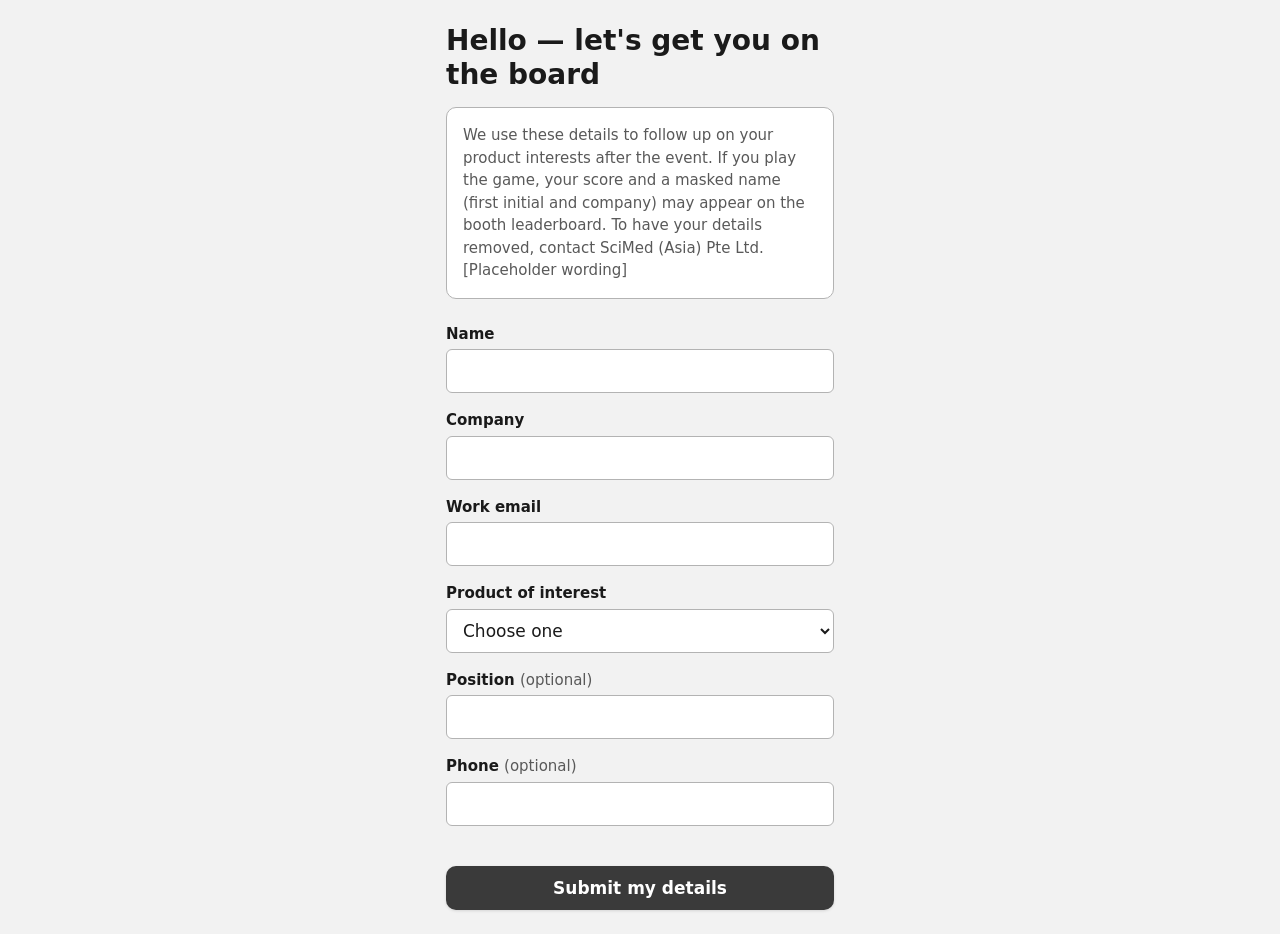
==== index.html @ a882128e "Phase 2: merge game — physics, chain merges, danger line, attempts, debug panel Co-Authored-By: Clau" ====
<!DOCTYPE html>
<html lang="en">
<head>
<meta charset="utf-8">
<meta name="viewport" content="width=device-width, initial-scale=1, viewport-fit=cover">
<title>SciMed at the booth</title>
<link rel="stylesheet" href="styles.css">
</head>
<body>
<div class="app">

  <!-- Screen 16: in-app browser interstitial. Shown first when a webview UA
       is detected; gates the flow but never hard-blocks it. -->
  <section class="screen" id="screen-inapp" hidden>
    <h1>Open this page in your browser</h1>
    <p>This page was opened inside another app. It works best in your phone's own browser, and that also keeps your entry safe if the connection drops.</p>
    <div class="interstitial-steps">
      <ol>
        <li>Tap the <strong>&#8942;</strong> or <strong>share</strong> icon in the corner of this screen</li>
        <li>Choose <strong>"Open in browser"</strong></li>
      </ol>
    </div>
    <div class="action-area">
      <button class="btn btn-secondary" id="btn-continue-anyway" type="button">Continue here anyway</button>
    </div>
  </section>

  <!-- Screens 1+2: landing, consent above the fields, then the form.
       Deliberately not a <form> element — submit is JS only, no native
       browser submit behaviour can fire. -->
  <section class="screen" id="screen-form" hidden>
    <h1>Hello — let's get you on the board</h1>

    <div class="consent" id="consent-line">
      <!-- PLACEHOLDER — final PDPA wording pending compliance review.
           Must state: purpose of collection, that scores and a masked name
           may be displayed publicly on the booth leaderboard, and who to
           contact for deletion. consentVersion in config.js tracks this text. -->
      We use these details to follow up on your product interests after the event.
      If you play the game, your score and a masked name (first initial and company)
      may appear on the booth leaderboard. To have your details removed, contact
      SciMed (Asia) Pte Ltd. <span class="muted">[Placeholder wording]</span>
    </div>

    <div class="field" data-field="name">
      <label for="in-name">Name</label>
      <input id="in-name" type="text" autocomplete="name" autocapitalize="words" enterkeyhint="next">
      <div class="field-error">Enter your name</div>
    </div>

    <div class="field" data-field="company">
      <label for="in-company">Company</label>
      <input id="in-company" type="text" autocomplete="organization" enterkeyhint="next">
      <div class="field-error">Enter your company</div>
    </div>

    <div class="field" data-field="email">
      <label for="in-email">Work email</label>
      <input id="in-email" type="email" autocomplete="email" autocapitalize="none" inputmode="email" enterkeyhint="next">
      <div class="field-error">Enter a valid email address</div>
    </div>

    <div class="field" data-field="product_interest">
      <label for="in-product">Product of interest</label>
      <select id="in-product">
        <option value="" selected>Choose one</option>
        <!-- options filled from CONFIG.productInterestOptions -->
      </select>
      <div class="field-error">Choose a product area</div>
    </div>

    <div class="field" data-field="position">
      <label for="in-position">Position <span class="optional">(optional)</span></label>
      <input id="in-position" type="text" autocomplete="organization-title" enterkeyhint="next">
    </div>

    <div class="field" data-field="phone">
      <label for="in-phone">Phone <span class="optional">(optional)</span></label>
      <input id="in-phone" type="tel" autocomplete="tel" inputmode="tel" enterkeyhint="done">
    </div>

    <div class="action-area">
      <button class="btn btn-primary" id="btn-submit" type="button">Submit my details</button>
    </div>
  </section>

  <!-- Screen 3: saving. Blocks until a confirmed write. No optimistic tick. -->
  <section class="screen" id="screen-saving" hidden>
    <div class="center-stack">
      <div class="spinner" aria-hidden="true"></div>
      <h2>Saving your details</h2>
      <p class="muted">This takes a moment.</p>
    </div>
  </section>

  <!-- Screen 4: still saving. Appears after CONFIG.submit.stillSavingAfterMs;
       retries continue behind it indefinitely. -->
  <section class="screen" id="screen-still-saving" hidden>
    <div class="center-stack">
      <div class="spinner" aria-hidden="true"></div>
      <h2>Still saving — keep this page open</h2>
      <p class="muted">The connection is slow. Your details are held on this phone and we keep trying until they're through.</p>
    </div>
  </section>

  <!-- Screen 5: confirmation. Email echoed back for typo catching.
       Shown only after the server confirmed the write. -->
  <section class="screen" id="screen-confirm" hidden>
    <h1>You're in</h1>
    <p>Your details are saved — you're all set. We have your email as:</p>
    <div class="email-echo" id="confirm-email"></div>
    <p class="muted">If that email is wrong, edit your details and resubmit — your entry updates, no duplicate is created. Otherwise you're done and can close this page.</p>
    <!-- game offer: primary action, clearly skippable -->
    <div class="action-area">
      <button class="btn btn-primary" id="btn-play" type="button">Play the game</button>
      <button class="btn btn-secondary" id="btn-fix-typo" type="button">Edit my details</button>
      <p class="muted center">Or just close this page — you're done.</p>
    </div>
  </section>

  <!-- Screen 6: game intro. Rules in one line, nobody reads more. -->
  <section class="screen" id="screen-game-intro" hidden>
    <h1>Merge to the top</h1>
    <p>Drop items. Two of the same merge into the next one up. Build the SciMed logo to win.</p>
    <p class="muted">Tap anywhere in the play area to drop at that spot. Watch the line at the top — pile past it and the run ends.</p>
    <div class="action-area">
      <button class="btn btn-primary" id="btn-start-run" type="button">Drop the first one</button>
    </div>
  </section>

  <!-- Screen 7: play. Canvas + HUD overlay + live tier ladder at the edge. -->
  <section class="screen screen-game" id="screen-game" hidden>
    <div class="hud-top">
      <div class="hud-block"><span class="hud-label">Score</span><span id="hud-score">0</span></div>
      <div class="hud-block"><span class="hud-label">Time</span><span id="hud-time">0:00</span></div>
      <div class="hud-block hud-next"><span class="hud-label">Next</span><img id="hud-next-img" alt="next item"></div>
    </div>
    <div id="hud-toast" aria-live="polite"></div>
    <div id="game-stage">
      <canvas id="game-canvas"></canvas>
      <div id="hud-ladder" aria-hidden="true"></div>
    </div>
  </section>

  <!-- Screens 10+11: game over / win. -->
  <section class="screen" id="screen-game-end" hidden>
    <h1 id="end-title"></h1>
    <p>Score: <strong id="end-score"></strong> &nbsp;·&nbsp; Time: <strong id="end-time"></strong></p>
    <p>You reached: <strong id="end-tier"></strong></p>
    <p class="muted" id="end-attempts"></p>
    <div class="action-area">
      <button class="btn btn-primary" id="btn-play-again" type="button">Play again</button>
      <button class="btn btn-secondary" id="btn-finish" type="button">I'm done — show my result</button>
    </div>
  </section>

  <!-- Screen 12: post-game ladder, the rep opener. -->
  <section class="screen" id="screen-postgame" hidden>
    <h1>Your result</h1>
    <p>Best score: <strong id="pg-score"></strong></p>
    <div class="pg-reached">
      <img id="pg-tier-img" alt="">
      <div>You reached<br><strong id="pg-tier-name"></strong></div>
    </div>
    <h2>The ladder</h2>
    <ol id="pg-ladder"></ol>
    <h2>Which of these do you currently use?</h2>
    <div id="products-list"></div>
    <button class="btn btn-secondary" id="btn-products-save" type="button">Save my answer</button>
    <p class="muted" id="products-done" hidden>Saved — thank you.</p>
    <div class="action-area">
      <p class="show-team">Show this screen to our team</p>
    </div>
  </section>

  <!-- Debug panel, only with ?debug=1 -->
  <div id="debug-panel" hidden>
    <strong>debug</strong>
    <div id="debug-spawns"></div>
    <button type="button" id="debug-wireframes">bodies</button>
    <button type="button" id="debug-gameover">force lose</button>
    <button type="button" id="debug-win">force win</button>
  </div>

</div>

<script src="config.js"></script>
<script src="vendor/matter.min.js"></script>
<script src="app.js"></script>
<script src="game.js"></script>
</body>
</html>
---- styles.css ----
/* =============================================================================
   DESIGN TOKEN BLOCK
   Every colour, radius, shadow, spacing and type value in the app resolves
   to a custom property defined here. All values are neutral placeholders.
   Claude Design replaces this block wholesale — nothing below it should
   need to change when the visual system lands.
============================================================================= */
:root {
  /* colour */
  --color-bg:            #f2f2f2;
  --color-surface:       #ffffff;
  --color-text:          #1a1a1a;
  --color-text-muted:    #595959;
  --color-primary:       #3a3a3a;
  --color-on-primary:    #ffffff;
  --color-border:        #b3b3b3;
  --color-border-strong: #808080;
  --color-error:         #4d4d4d;   /* placeholder — will become a real error colour */
  --color-error-bg:      #e6e6e6;
  --color-focus:         #1a1a1a;
  --color-success:       #4d4d4d;   /* placeholder */
  --color-spinner-track: #d9d9d9;
  --color-spinner-head:  #4d4d4d;

  /* type — system stack placeholder, roles ready for a real pairing */
  --font-body:    system-ui, -apple-system, "Segoe UI", Roboto, sans-serif;
  --font-display: system-ui, -apple-system, "Segoe UI", Roboto, sans-serif;
  --text-xs:   0.8125rem;
  --text-s:    0.9375rem;
  --text-m:    1.0625rem;
  --text-l:    1.375rem;
  --text-xl:   1.75rem;
  --leading-body: 1.5;
  --leading-tight: 1.2;

  /* shape */
  --radius-s: 6px;
  --radius-m: 10px;
  --radius-l: 16px;

  /* elevation */
  --shadow-1: 0 1px 3px rgba(0, 0, 0, 0.12);
  --shadow-2: 0 4px 12px rgba(0, 0, 0, 0.15);

  /* spacing scale */
  --space-1: 4px;
  --space-2: 8px;
  --space-3: 12px;
  --space-4: 16px;
  --space-5: 24px;
  --space-6: 32px;
  --space-7: 48px;

  /* layout */
  --width-content: 420px;
  --tap-min: 44px;           /* hard floor for every interactive target */

  /* game canvas colours, read by game.js at draw time (R,G,B triplets) */
  --game-danger-rgb: 80, 80, 80;
  --game-particle-rgb: 100, 100, 100;
  --game-aim-rgb: 120, 120, 120;
}
/* ========================= end design token block ========================= */


/* base */
* { box-sizing: border-box; margin: 0; padding: 0; }

html, body {
  background: var(--color-bg);
  color: var(--color-text);
  font-family: var(--font-body);
  font-size: 16px;
  line-height: var(--leading-body);
  min-height: 100%;
}

.app {
  max-width: var(--width-content);
  margin: 0 auto;
  min-height: 100vh;
  min-height: 100dvh;
  display: flex;
  flex-direction: column;
  padding: var(--space-5) var(--space-4);
}

.screen { display: flex; flex-direction: column; flex: 1; }
.screen[hidden] { display: none; }

h1 {
  font-family: var(--font-display);
  font-size: var(--text-xl);
  line-height: var(--leading-tight);
  margin-bottom: var(--space-4);
}
h2 {
  font-family: var(--font-display);
  font-size: var(--text-l);
  line-height: var(--leading-tight);
  margin-bottom: var(--space-3);
}
p { margin-bottom: var(--space-3); }
.muted { color: var(--color-text-muted); font-size: var(--text-s); }

/* consent line — sits above the fields, never below */
.consent {
  background: var(--color-surface);
  border: 1px solid var(--color-border);
  border-radius: var(--radius-m);
  padding: var(--space-4);
  font-size: var(--text-s);
  color: var(--color-text-muted);
  margin-bottom: var(--space-5);
}

/* fields — deliberately not a <form>; submit is wired in JS only */
.field { margin-bottom: var(--space-4); }

.field label {
  display: block;
  font-size: var(--text-s);
  font-weight: 600;
  margin-bottom: var(--space-1);
}
.field label .optional {
  font-weight: 400;
  color: var(--color-text-muted);
}

.field input,
.field select {
  width: 100%;
  min-height: var(--tap-min);
  padding: var(--space-2) var(--space-3);
  font-size: var(--text-m);
  font-family: var(--font-body);
  color: var(--color-text);
  background: var(--color-surface);
  border: 1px solid var(--color-border);
  border-radius: var(--radius-s);
}
.field input:focus,
.field select:focus {
  outline: 2px solid var(--color-focus);
  outline-offset: 1px;
}
.field.invalid input,
.field.invalid select {
  border-color: var(--color-error);
  background: var(--color-error-bg);
}
.field .field-error {
  display: none;
  font-size: var(--text-xs);
  color: var(--color-error);
  margin-top: var(--space-1);
}
.field.invalid .field-error { display: block; }

/* primary action pinned to the bottom third, thumb reach */
.action-area {
  margin-top: auto;
  padding-top: var(--space-5);
}

.btn {
  display: block;
  width: 100%;
  min-height: var(--tap-min);
  padding: var(--space-3) var(--space-4);
  font-size: var(--text-m);
  font-weight: 600;
  font-family: var(--font-body);
  border-radius: var(--radius-m);
  border: none;
  cursor: pointer;
}
.btn-primary {
  background: var(--color-primary);
  color: var(--color-on-primary);
  box-shadow: var(--shadow-1);
}
.btn-secondary {
  background: var(--color-surface);
  color: var(--color-text);
  border: 1px solid var(--color-border-strong);
  margin-top: var(--space-3);
}
.btn:focus-visible { outline: 2px solid var(--color-focus); outline-offset: 2px; }
.btn:disabled { opacity: 0.5; cursor: default; }

/* saving states */
.center-stack {
  flex: 1;
  display: flex;
  flex-direction: column;
  align-items: center;
  justify-content: center;
  text-align: center;
  gap: var(--space-4);
}

.spinner {
  width: 48px;
  height: 48px;
  border-radius: 50%;
  border: 4px solid var(--color-spinner-track);
  border-top-color: var(--color-spinner-head);
  animation: spin 0.9s linear infinite;
}
@keyframes spin { to { transform: rotate(360deg); } }

@media (prefers-reduced-motion: reduce) {
  .spinner { animation: none; border-top-color: var(--color-spinner-track); }
  .spinner::after { content: "…"; display: block; text-align: center; line-height: 40px; }
}

/* confirmation */
.email-echo {
  background: var(--color-surface);
  border: 1px solid var(--color-border);
  border-radius: var(--radius-m);
  padding: var(--space-4);
  font-size: var(--text-l);
  font-weight: 600;
  text-align: center;
  word-break: break-all;
  margin: var(--space-4) 0;
}

.center { text-align: center; margin-top: var(--space-3); }

/* ---- game ---- */
.screen-game { padding: 0; }

.hud-top {
  display: flex;
  justify-content: space-between;
  align-items: center;
  gap: var(--space-3);
  padding: var(--space-2) var(--space-3);
}
.hud-block {
  display: flex;
  flex-direction: column;
  align-items: center;
  min-width: 60px;
  font-weight: 600;
  font-size: var(--text-l);
}
.hud-label {
  font-size: var(--text-xs);
  font-weight: 400;
  color: var(--color-text-muted);
}
.hud-next img {
  width: 34px;
  height: 34px;
  display: block;
}

#hud-toast {
  min-height: 22px;
  text-align: center;
  font-weight: 600;
  font-size: var(--text-s);
  color: var(--color-text);
}

#game-stage {
  position: relative;
  flex: 1;
  display: flex;
  align-items: flex-start;
  justify-content: center;
  min-height: 0;
  padding-bottom: var(--space-2);
}
#game-canvas {
  touch-action: none;
  background: var(--color-surface);
  border: 1px solid var(--color-border);
  border-radius: var(--radius-m);
}

#hud-ladder {
  position: absolute;
  right: 2px;
  top: 50%;
  transform: translateY(-50%);
  display: flex;
  flex-direction: column-reverse;
  gap: 3px;
}
.ladder-dot {
  width: 22px;
  height: 22px;
  opacity: 0.25;
  filter: grayscale(1);
}
.ladder-dot.reached { opacity: 1; filter: none; }
.ladder-dot img { width: 100%; height: 100%; display: block; }

/* end + post-game */
#screen-game-end.won h1 { font-size: calc(var(--text-xl) * 1.15); }

.pg-reached {
  display: flex;
  align-items: center;
  gap: var(--space-4);
  background: var(--color-surface);
  border: 1px solid var(--color-border);
  border-radius: var(--radius-m);
  padding: var(--space-4);
  margin-bottom: var(--space-4);
}
.pg-reached img { width: 64px; height: 64px; }

#pg-ladder {
  list-style: none;
  margin-bottom: var(--space-5);
}
#pg-ladder li {
  display: flex;
  align-items: center;
  gap: var(--space-3);
  padding: var(--space-1) 0;
  opacity: 0.45;
}
#pg-ladder li.reached { opacity: 1; font-weight: 600; }
#pg-ladder img { width: 26px; height: 26px; }

#products-list { margin-bottom: var(--space-4); }
#products-list label {
  display: flex;
  align-items: center;
  gap: var(--space-2);
  min-height: var(--tap-min);
  padding: 0 var(--space-2);
}
#products-list input { width: 20px; height: 20px; }

.show-team {
  text-align: center;
  font-weight: 600;
  font-size: var(--text-l);
  background: var(--color-surface);
  border: 2px solid var(--color-border-strong);
  border-radius: var(--radius-m);
  padding: var(--space-4);
}

/* debug panel */
#debug-panel {
  position: fixed;
  bottom: 4px;
  left: 4px;
  z-index: 99;
  background: rgba(255, 255, 255, 0.92);
  border: 1px solid var(--color-border-strong);
  border-radius: var(--radius-s);
  padding: var(--space-2);
  font-size: 11px;
  max-width: 220px;
}
#debug-panel button {
  margin: 2px;
  padding: 4px 8px;
  font-size: 11px;
}

/* in-app browser interstitial */
.interstitial-steps {
  background: var(--color-surface);
  border: 1px solid var(--color-border);
  border-radius: var(--radius-m);
  padding: var(--space-4);
  margin: var(--space-4) 0;
}
.interstitial-steps li { margin-left: var(--space-5); margin-bottom: var(--space-2); }
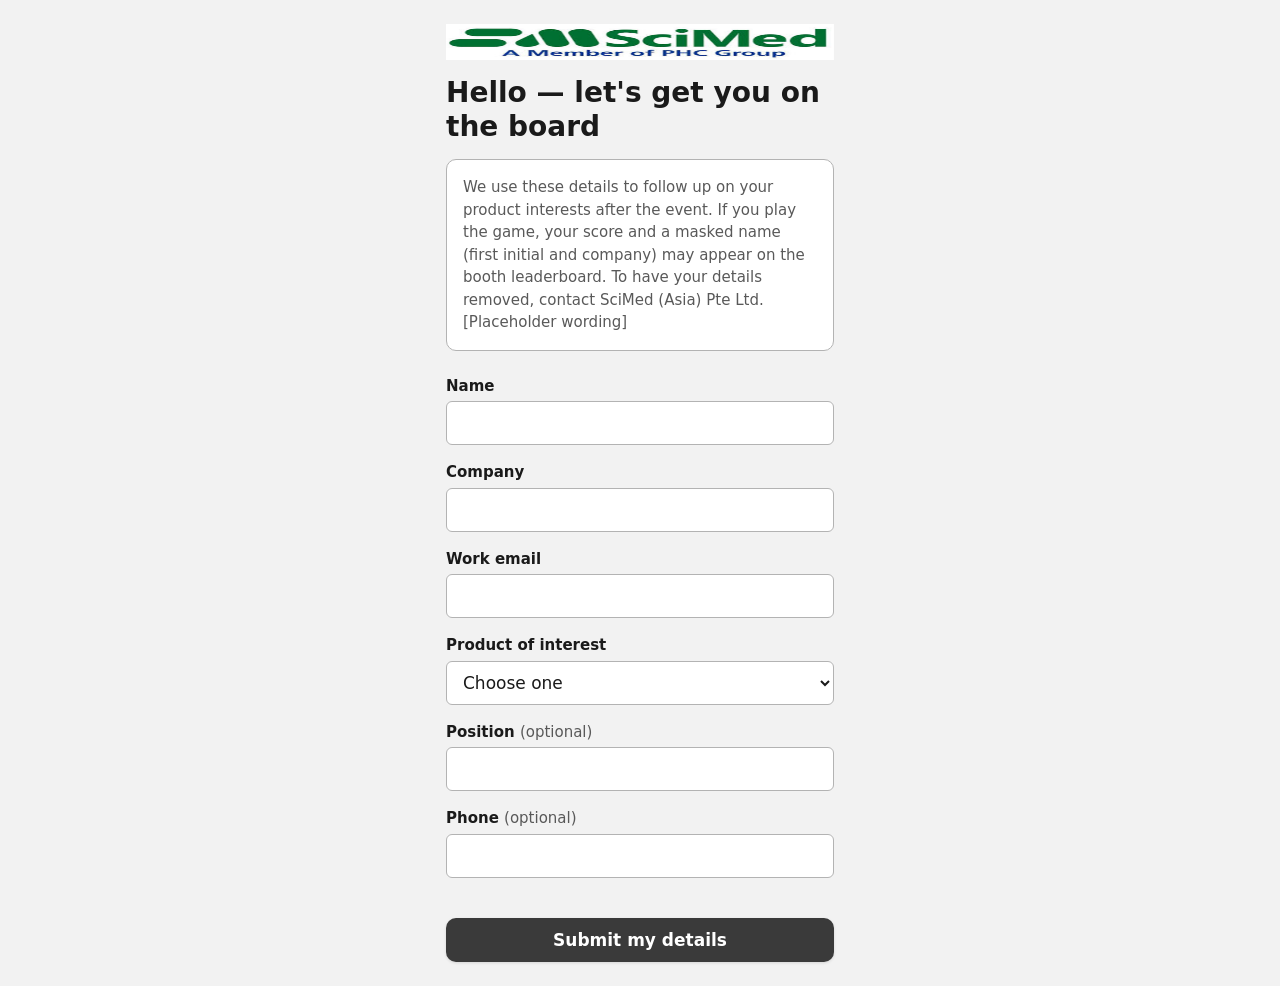
==== commit 598eebcc: "Brand assets: logo slots, favicon, bg hooks, A3 QR poster Co-Authored-By: Claude Fable 5 <noreply@an" ====
--- a/index.html
+++ b/index.html
@@ -4,6 +4,8 @@
 <meta charset="utf-8">
 <meta name="viewport" content="width=device-width, initial-scale=1, viewport-fit=cover">
 <title>SciMed at the booth</title>
+<link rel="icon" type="image/png" href="assets/app-icon.png">
+<link rel="apple-touch-icon" href="assets/app-icon.png">
 <link rel="stylesheet" href="styles.css">
 </head>
 <body>
@@ -29,6 +31,7 @@
        Deliberately not a <form> element — submit is JS only, no native
        browser submit behaviour can fire. -->
   <section class="screen" id="screen-form" hidden>
+    <img class="brand-logo" src="assets/logo-scimed.png" alt="SciMed">
     <h1>Hello — let's get you on the board</h1>
 
     <div class="consent" id="consent-line">
@@ -156,8 +159,10 @@
 
   <!-- Screen 12: post-game ladder, the rep opener. -->
   <section class="screen" id="screen-postgame" hidden>
+    <img class="brand-logo" src="assets/logo-scimed.png" alt="SciMed">
     <h1>Your result</h1>
-    <p>Best score: <strong id="pg-score"></strong></p>
+    <p>Best score: <strong id="pg-score"></strong><span id="pg-rank"></span></p>
+    <button class="btn btn-secondary" id="btn-show-leaderboard" type="button">See the leaderboard</button>
     <div class="pg-reached">
       <img id="pg-tier-img" alt="">
       <div>You reached<br><strong id="pg-tier-name"></strong></div>
@@ -170,6 +175,20 @@
     <p class="muted" id="products-done" hidden>Saved — thank you.</p>
     <div class="action-area">
       <p class="show-team">Show this screen to our team</p>
+    </div>
+  </section>
+
+  <!-- Screen 13: leaderboard, phone view. -->
+  <section class="screen" id="screen-leaderboard" hidden>
+    <h1>Leaderboard</h1>
+    <h2>Winners — fastest to the SciMed logo</h2>
+    <ol class="lb-list" id="lb-winners"></ol>
+    <p class="muted" id="lb-no-winners" hidden>No winners yet — the logo is still up for grabs.</p>
+    <h2>Best scores</h2>
+    <ol class="lb-list" id="lb-others"></ol>
+    <p class="muted" id="lb-no-others" hidden>No scored runs yet.</p>
+    <div class="action-area">
+      <button class="btn btn-secondary" id="btn-lb-back" type="button">Back to my result</button>
     </div>
   </section>
 
--- a/styles.css
+++ b/styles.css
@@ -103,6 +103,16 @@
 p { margin-bottom: var(--space-3); }
 .muted { color: var(--color-text-muted); font-size: var(--text-s); }
 
+/* brand logo slots — assets/logo-scimed.png */
+.brand-logo {
+  display: block;
+  height: 36px;
+  width: auto;
+  margin-bottom: var(--space-4);
+}
+.booth-title { display: flex; align-items: center; gap: 28px; }
+.booth-logo { height: 56px; margin-bottom: 0; }
+
 /* consent line — sits above the fields, never below */
 .consent {
   background: var(--color-surface);
@@ -279,7 +289,9 @@
 }
 #game-canvas {
   touch-action: none;
-  background: var(--color-surface);
+  /* bg-game.png drops in at assets/; colour shows until the file exists.
+     Keep the artwork low contrast so discs stay readable (asset spec). */
+  background: var(--color-surface) url("assets/bg-game.png") center / cover no-repeat;
   border: 1px solid var(--color-border);
   border-radius: var(--radius-m);
 }
@@ -349,6 +361,77 @@
   border: 2px solid var(--color-border-strong);
   border-radius: var(--radius-m);
   padding: var(--space-4);
+}
+
+/* leaderboard, phone view */
+.lb-list {
+  list-style: none;
+  margin-bottom: var(--space-5);
+}
+.lb-list li {
+  display: flex;
+  align-items: baseline;
+  gap: var(--space-3);
+  padding: var(--space-2) 0;
+  border-bottom: 1px solid var(--color-border);
+}
+.lb-rank {
+  min-width: 2.2em;
+  font-weight: 600;
+  color: var(--color-text-muted);
+}
+.lb-name { flex: 1; font-weight: 600; }
+.lb-nums { color: var(--color-text-muted); font-size: var(--text-s); white-space: nowrap; }
+
+/* booth screen, 1920x1080 landscape, read from 2-4 metres (leaderboard.html) */
+.booth {
+  max-width: none;
+  width: 1920px;
+  height: 1080px;
+  margin: 0;
+  padding: 48px 64px;
+  display: flex;
+  flex-direction: column;
+  overflow: hidden;
+  /* bg-leaderboard.png drops in at assets/; colour shows until it exists */
+  background: var(--color-bg) url("assets/bg-leaderboard.png") center / cover no-repeat;
+}
+.booth-header {
+  display: flex;
+  align-items: baseline;
+  justify-content: space-between;
+  margin-bottom: 24px;
+}
+.booth-header h1 { font-size: 56px; margin: 0; }
+.booth-header .booth-sub { font-size: 28px; color: var(--color-text-muted); }
+.booth-section-title {
+  font-size: 34px;
+  margin: 18px 0 10px;
+  color: var(--color-text-muted);
+  text-transform: uppercase;
+  letter-spacing: 0.05em;
+}
+.booth-list { list-style: none; }
+.booth-list li {
+  display: flex;
+  align-items: baseline;
+  gap: 28px;
+  border-bottom: 2px solid var(--color-border);
+  padding: 10px 0;
+}
+.booth-winners li { font-size: 52px; font-weight: 700; }
+.booth-others li { font-size: 38px; }
+.booth-list .lb-rank { min-width: 1.8em; color: var(--color-text-muted); }
+.booth-list .lb-name { flex: 1; }
+.booth-list .lb-nums { font-variant-numeric: tabular-nums; }
+.booth-empty { font-size: 36px; color: var(--color-text-muted); padding: 12px 0; }
+.booth-footer {
+  margin-top: auto;
+  display: flex;
+  justify-content: space-between;
+  align-items: baseline;
+  font-size: 22px;
+  color: var(--color-text-muted);
 }
 
 /* debug panel */
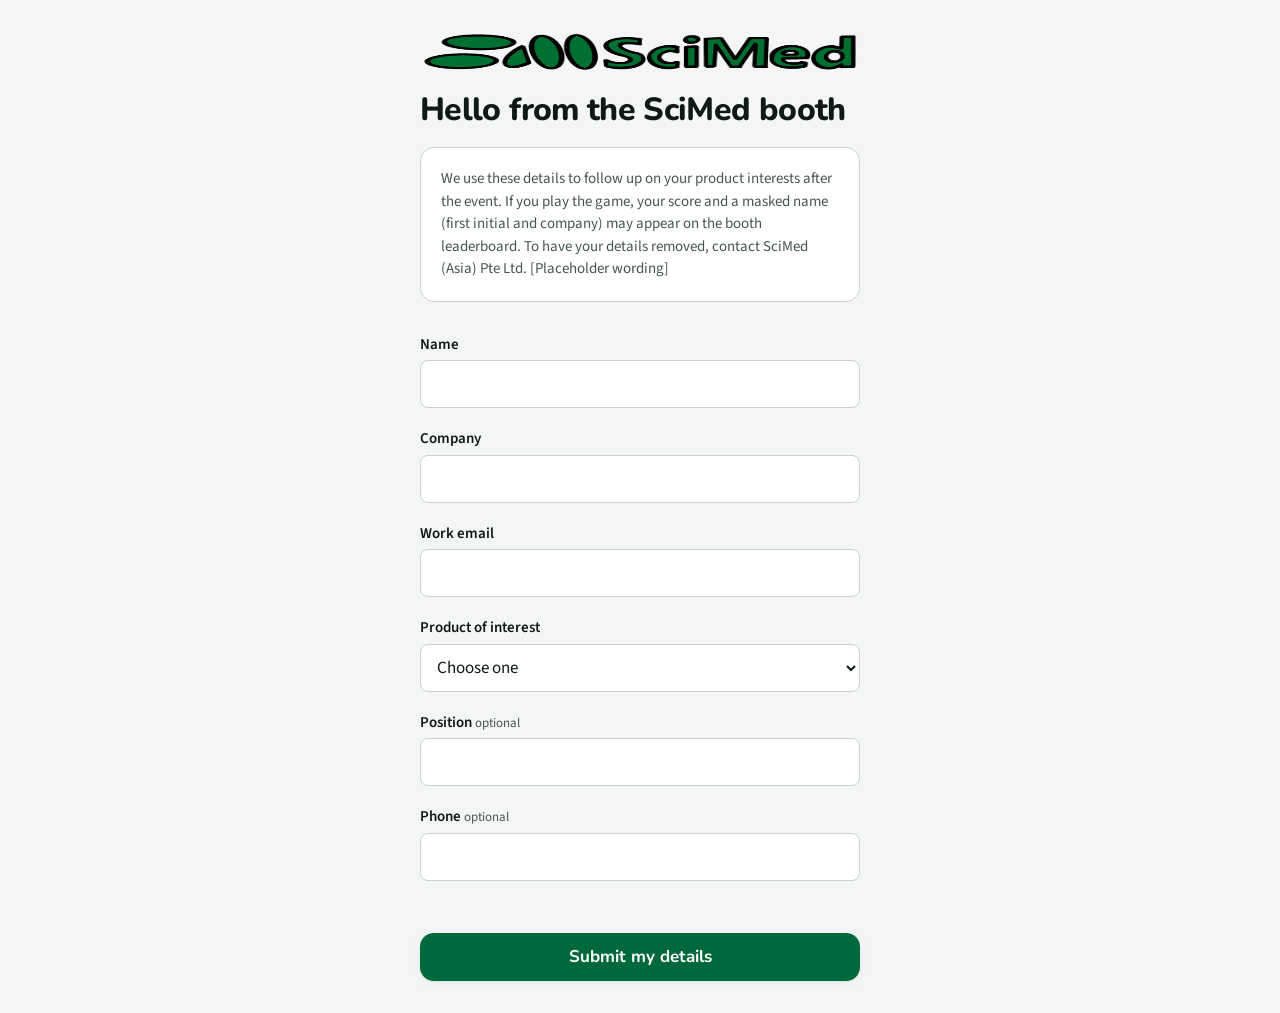
==== commit a186c35f: "Apply Claude Design system: tokens, capture/game/leaderboard layers - token block swapped wholesale " ====
--- a/index.html
+++ b/index.html
@@ -6,6 +6,8 @@
 <title>SciMed at the booth</title>
 <link rel="icon" type="image/png" href="assets/app-icon.png">
 <link rel="apple-touch-icon" href="assets/app-icon.png">
+<link rel="preconnect" href="https://fonts.gstatic.com" crossorigin>
+<link href="https://fonts.googleapis.com/css2?family=Nunito:wght@600;700;800&family=Source+Sans+3:wght@400;600&display=swap" rel="stylesheet">
 <link rel="stylesheet" href="styles.css">
 </head>
 <body>
@@ -14,16 +16,19 @@
   <!-- Screen 16: in-app browser interstitial. Shown first when a webview UA
        is detected; gates the flow but never hard-blocks it. -->
   <section class="screen" id="screen-inapp" hidden>
-    <h1>Open this page in your browser</h1>
-    <p>This page was opened inside another app. It works best in your phone's own browser, and that also keeps your entry safe if the connection drops.</p>
+    <img class="brand-logo" src="assets/logo-scimed.png" alt="SciMed">
+    <h1>Open this in your browser</h1>
+    <p>You're inside an app's built-in browser. It can drop your details before they reach us.</p>
     <div class="interstitial-steps">
       <ol>
-        <li>Tap the <strong>&#8942;</strong> or <strong>share</strong> icon in the corner of this screen</li>
-        <li>Choose <strong>"Open in browser"</strong></li>
+        <li>Tap the <strong>&#8942;</strong> menu, top right of this window</li>
+        <li>Choose <strong>Open in browser</strong></li>
+        <li>Come back to this page there</li>
       </ol>
     </div>
     <div class="action-area">
       <button class="btn btn-secondary" id="btn-continue-anyway" type="button">Continue here anyway</button>
+      <p class="muted center">Your details may not save on some apps.</p>
     </div>
   </section>
 
@@ -32,7 +37,7 @@
        browser submit behaviour can fire. -->
   <section class="screen" id="screen-form" hidden>
     <img class="brand-logo" src="assets/logo-scimed.png" alt="SciMed">
-    <h1>Hello — let's get you on the board</h1>
+    <h1>Hello from the SciMed booth</h1>
 
     <div class="consent" id="consent-line">
       <!-- PLACEHOLDER — final PDPA wording pending compliance review.
@@ -47,19 +52,19 @@
 
     <div class="field" data-field="name">
       <label for="in-name">Name</label>
-      <input id="in-name" type="text" autocomplete="name" autocapitalize="words" enterkeyhint="next">
+      <input id="in-name" type="text" autocomplete="name" autocapitalize="words" enterkeyhint="next" placeholder=" ">
       <div class="field-error">Enter your name</div>
     </div>
 
     <div class="field" data-field="company">
       <label for="in-company">Company</label>
-      <input id="in-company" type="text" autocomplete="organization" enterkeyhint="next">
+      <input id="in-company" type="text" autocomplete="organization" enterkeyhint="next" placeholder=" ">
       <div class="field-error">Enter your company</div>
     </div>
 
     <div class="field" data-field="email">
       <label for="in-email">Work email</label>
-      <input id="in-email" type="email" autocomplete="email" autocapitalize="none" inputmode="email" enterkeyhint="next">
+      <input id="in-email" type="email" autocomplete="email" autocapitalize="none" inputmode="email" enterkeyhint="next" placeholder=" ">
       <div class="field-error">Enter a valid email address</div>
     </div>
 
@@ -73,13 +78,13 @@
     </div>
 
     <div class="field" data-field="position">
-      <label for="in-position">Position <span class="optional">(optional)</span></label>
-      <input id="in-position" type="text" autocomplete="organization-title" enterkeyhint="next">
+      <label for="in-position">Position <span class="optional">optional</span></label>
+      <input id="in-position" type="text" autocomplete="organization-title" enterkeyhint="next" placeholder=" ">
     </div>
 
     <div class="field" data-field="phone">
-      <label for="in-phone">Phone <span class="optional">(optional)</span></label>
-      <input id="in-phone" type="tel" autocomplete="tel" inputmode="tel" enterkeyhint="done">
+      <label for="in-phone">Phone <span class="optional">optional</span></label>
+      <input id="in-phone" type="tel" autocomplete="tel" inputmode="tel" enterkeyhint="done" placeholder=" ">
     </div>
 
     <div class="action-area">
@@ -92,7 +97,8 @@
     <div class="center-stack">
       <div class="spinner" aria-hidden="true"></div>
       <h2>Saving your details</h2>
-      <p class="muted">This takes a moment.</p>
+      <p class="muted">A couple of seconds.</p>
+      <div class="progress-track" aria-hidden="true"><div class="progress-fill"></div></div>
     </div>
   </section>
 
@@ -102,54 +108,70 @@
     <div class="center-stack">
       <div class="spinner" aria-hidden="true"></div>
       <h2>Still saving — keep this page open</h2>
-      <p class="muted">The connection is slow. Your details are held on this phone and we keep trying until they're through.</p>
+      <p class="muted">The hall wifi is busy. We keep retrying; nothing is lost while this page stays open.</p>
+      <div class="progress-track" aria-hidden="true"><div class="progress-fill"></div></div>
+      <p class="muted" id="still-attempt"></p>
     </div>
   </section>
 
   <!-- Screen 5: confirmation. Email echoed back for typo catching.
        Shown only after the server confirmed the write. -->
   <section class="screen" id="screen-confirm" hidden>
+    <div class="success-dot" aria-hidden="true"></div>
     <h1>You're in</h1>
-    <p>Your details are saved — you're all set. We have your email as:</p>
-    <div class="email-echo" id="confirm-email"></div>
-    <p class="muted">If that email is wrong, edit your details and resubmit — your entry updates, no duplicate is created. Otherwise you're done and can close this page.</p>
+    <p>We've got your details. A specialist will be in touch after the show.</p>
+    <div class="email-echo">
+      <span class="echo-label">We'll write to</span>
+      <span class="echo-value" id="confirm-email"></span>
+    </div>
+    <p class="muted">Wrong address? Edit it now — after this we can't reach you to check. Your entry updates, no duplicate is created.</p>
     <!-- game offer: primary action, clearly skippable -->
     <div class="action-area">
       <button class="btn btn-primary" id="btn-play" type="button">Play the game</button>
       <button class="btn btn-secondary" id="btn-fix-typo" type="button">Edit my details</button>
-      <p class="muted center">Or just close this page — you're done.</p>
+      <p class="muted center">or close this page — you're done.</p>
     </div>
   </section>
 
   <!-- Screen 6: game intro. Rules in one line, nobody reads more. -->
   <section class="screen" id="screen-game-intro" hidden>
-    <h1>Merge to the top</h1>
-    <p>Drop items. Two of the same merge into the next one up. Build the SciMed logo to win.</p>
-    <p class="muted">Tap anywhere in the play area to drop at that spot. Watch the line at the top — pile past it and the run ends.</p>
+    <h1>Merge your way to the logo</h1>
+    <p><strong>Two of the same thing touch, they become the next thing up.</strong></p>
+    <p class="muted">Tap anywhere across the top to drop. Keep the pile below the line.</p>
+    <p class="muted">Nine tiers. The ninth is the SciMed logo — fastest to it wins the show.</p>
     <div class="action-area">
       <button class="btn btn-primary" id="btn-start-run" type="button">Drop the first one</button>
+      <p class="muted center">Three attempts. Your best one counts.</p>
     </div>
   </section>
 
   <!-- Screen 7: play. Canvas + HUD overlay + live tier ladder at the edge. -->
   <section class="screen screen-game" id="screen-game" hidden>
     <div class="hud-top">
-      <div class="hud-block"><span class="hud-label">Score</span><span id="hud-score">0</span></div>
-      <div class="hud-block"><span class="hud-label">Time</span><span id="hud-time">0:00</span></div>
+      <div class="hud-block" id="hud-score-block"><span class="hud-label" id="hud-score-label">Score</span><span class="hud-value" id="hud-score">0</span></div>
+      <div class="hud-block"><span class="hud-label">Time</span><span class="hud-value" id="hud-time">0:00</span></div>
       <div class="hud-block hud-next"><span class="hud-label">Next</span><img id="hud-next-img" alt="next item"></div>
     </div>
-    <div id="hud-toast" aria-live="polite"></div>
+    <div id="hud-toast" aria-live="polite"><img class="toast-disc" id="toast-disc" alt=""><span id="toast-text">Tap the top to drop</span></div>
     <div id="game-stage">
       <canvas id="game-canvas"></canvas>
       <div id="hud-ladder" aria-hidden="true"></div>
     </div>
   </section>
 
-  <!-- Screens 10+11: game over / win. -->
+  <!-- Screens 10+11: game over / win. One screen; .won changes everything. -->
   <section class="screen" id="screen-game-end" hidden>
     <h1 id="end-title"></h1>
-    <p>Score: <strong id="end-score"></strong> &nbsp;·&nbsp; Time: <strong id="end-time"></strong></p>
-    <p>You reached: <strong id="end-tier"></strong></p>
+    <div class="end-card">
+      <div class="end-reached">
+        <img id="end-disc" alt="">
+        <div><span class="muted">You reached</span><br><strong id="end-tier" style="font-family: var(--font-display); font-size: var(--text-l);"></strong></div>
+      </div>
+      <div class="end-stats">
+        <div class="end-stat"><span class="hud-label">Score</span><span class="stat-value" id="end-score"></span></div>
+        <div class="end-stat"><span class="hud-label">Time</span><span class="stat-value" id="end-time"></span></div>
+      </div>
+    </div>
     <p class="muted" id="end-attempts"></p>
     <div class="action-area">
       <button class="btn btn-primary" id="btn-play-again" type="button">Play again</button>
@@ -162,30 +184,47 @@
     <img class="brand-logo" src="assets/logo-scimed.png" alt="SciMed">
     <h1>Your result</h1>
     <p>Best score: <strong id="pg-score"></strong><span id="pg-rank"></span></p>
-    <button class="btn btn-secondary" id="btn-show-leaderboard" type="button">See the leaderboard</button>
-    <div class="pg-reached">
+    <button class="btn btn-primary" id="btn-show-leaderboard" type="button" style="margin-bottom: var(--space-4);">See the leaderboard</button>
+    <div class="pg-reached" id="pg-reached-card">
       <img id="pg-tier-img" alt="">
-      <div>You reached<br><strong id="pg-tier-name"></strong></div>
-    </div>
-    <h2>The ladder</h2>
+      <div>You reached<br><strong id="pg-tier-name" style="font-family: var(--font-display); font-size: var(--text-l);"></strong></div>
+    </div>
+    <h2>The ladder you climbed</h2>
     <ol id="pg-ladder"></ol>
-    <h2>Which of these do you currently use?</h2>
+    <h2>Which of these do you use?</h2>
     <div id="products-list"></div>
     <button class="btn btn-secondary" id="btn-products-save" type="button">Save my answer</button>
     <p class="muted" id="products-done" hidden>Saved — thank you.</p>
     <div class="action-area">
-      <p class="show-team">Show this screen to our team</p>
+      <div class="show-team">
+        <img class="tier-disc" data-tier="9" id="show-team-disc" src="assets/tier-09.png" alt="">
+        <div>
+          <span class="show-team-kicker">Show this screen to our team</span>
+          Winners get the prize at the counter. Bring your rank.
+        </div>
+      </div>
     </div>
   </section>
 
   <!-- Screen 13: leaderboard, phone view. -->
   <section class="screen" id="screen-leaderboard" hidden>
     <h1>Leaderboard</h1>
-    <h2>Winners — fastest to the SciMed logo</h2>
-    <ol class="lb-list" id="lb-winners"></ol>
+    <p class="muted" id="lb-you-line" hidden></p>
+    <div class="lb-section-head">
+      <span class="tier-disc" data-tier="9"></span>
+      <h2>Reached the logo</h2>
+      <span class="muted">by time</span>
+      <span class="lb-rule"></span>
+    </div>
+    <ol class="lb-list lb-winners" id="lb-winners"></ol>
     <p class="muted" id="lb-no-winners" hidden>No winners yet — the logo is still up for grabs.</p>
-    <h2>Best scores</h2>
-    <ol class="lb-list" id="lb-others"></ol>
+    <div class="lb-section-head board-head">
+      <span class="tier-disc" data-tier="6"></span>
+      <h2>On the board</h2>
+      <span class="muted">by score</span>
+      <span class="lb-rule"></span>
+    </div>
+    <ol class="lb-list lb-others" id="lb-others"></ol>
     <p class="muted" id="lb-no-others" hidden>No scored runs yet.</p>
     <div class="action-area">
       <button class="btn btn-secondary" id="btn-lb-back" type="button">Back to my result</button>
--- a/styles.css
+++ b/styles.css
@@ -1,77 +1,105 @@
-/* =============================================================================
-   DESIGN TOKEN BLOCK
-   Every colour, radius, shadow, spacing and type value in the app resolves
-   to a custom property defined here. All values are neutral placeholders.
-   Claude Design replaces this block wholesale — nothing below it should
-   need to change when the visual system lands.
-============================================================================= */
+/* ==========================================================================
+   SciMed roadshow booth — design tokens
+   Token block delivered by Claude Design (handoff/tokens.css), applied
+   wholesale. Fonts: Nunito + Source Sans 3, linked in <head> before this
+   file. Nothing below the token blocks should need to change when values
+   are retuned.
+   ========================================================================== */
+
 :root {
-  /* colour */
-  --color-bg:            #f2f2f2;
-  --color-surface:       #ffffff;
-  --color-text:          #1a1a1a;
-  --color-text-muted:    #595959;
-  --color-primary:       #3a3a3a;
-  --color-on-primary:    #ffffff;
-  --color-border:        #b3b3b3;
-  --color-border-strong: #808080;
-  --color-error:         #4d4d4d;   /* placeholder — will become a real error colour */
-  --color-error-bg:      #e6e6e6;
-  --color-focus:         #1a1a1a;
-  --color-success:       #4d4d4d;   /* placeholder */
-  --color-spinner-track: #d9d9d9;
-  --color-spinner-head:  #4d4d4d;
-
-  /* type — system stack placeholder, roles ready for a real pairing */
-  --font-body:    system-ui, -apple-system, "Segoe UI", Roboto, sans-serif;
-  --font-display: system-ui, -apple-system, "Segoe UI", Roboto, sans-serif;
-  --text-xs:   0.8125rem;
-  --text-s:    0.9375rem;
-  --text-m:    1.0625rem;
-  --text-l:    1.375rem;
-  --text-xl:   1.75rem;
-  --leading-body: 1.5;
-  --leading-tight: 1.2;
-
-  /* shape */
-  --radius-s: 6px;
-  --radius-m: 10px;
-  --radius-l: 16px;
-
-  /* elevation */
-  --shadow-1: 0 1px 3px rgba(0, 0, 0, 0.12);
-  --shadow-2: 0 4px 12px rgba(0, 0, 0, 0.15);
-
-  /* spacing scale */
+  /* --- Colour: surfaces and text ---------------------------------------- */
+  --color-bg: #F4F6F5;            /* cool paper, not white — cuts glare       */
+  --color-surface: #FFFFFF;       /* cards: consent, steps, email echo        */
+  --color-text: #0E1A16;           /* ink, 15.4:1 on surface                   */
+  --color-text-muted: #46564F;     /* 8.0:1 on surface — muted, still AAA      */
+
+  /* --- Colour: brand action --------------------------------------------- */
+  --color-primary: #00693C;        /* SciMed green, 6.3:1 on surface           */
+  --color-on-primary: #FFFFFF;     /* 6.3:1 on primary                         */
+
+  /* --- Colour: lines ---------------------------------------------------- */
+  --color-border: #C9D2CE;         /* resting field + card edge, 1.9:1         */
+  --color-border-strong: #33443D;  /* focused/filled fields, 9.9:1             */
+
+  /* --- Colour: states --------------------------------------------------- */
+  --color-error: #A8331C;          /* 6.4:1 on surface; warm, never pink       */
+  --color-error-bg: #FBEDE8;       /* tint behind invalid fields               */
+  --color-focus: #0E1A16;          /* ink ring — the only value legible on
+                                      paper AND on the green button in sun    */
+  --color-success: #1F7A47;        /* confirmation only, tier 6 pine           */
+
+  /* --- Colour: spinner -------------------------------------------------- */
+  --color-spinner-track: #D6DEDA;
+  --color-spinner-head: #00693C;
+
+  /* --- Type ------------------------------------------------------------- */
+  --font-body: "Source Sans 3", "Helvetica Neue", Helvetica, Arial, sans-serif;
+  --font-display: "Nunito", "Source Sans 3", "Helvetica Neue", Helvetica, sans-serif;
+
+  --text-xs: 0.8125rem;  /* 13px — optional tags, legal fine print           */
+  --text-s: 0.9375rem;   /* 15px — labels, helper and error lines            */
+  --text-m: 1.0625rem;   /* 17px — body, field values, button text: floor    */
+  --text-l: 1.375rem;    /* 22px — echoed email, sub-headings                */
+  --text-xl: 2rem;       /* 32px — screen h1                                */
+
+  /* --- Radius ----------------------------------------------------------- */
+  --radius-s: 8px;       /* fields, small chips                              */
+  --radius-m: 14px;      /* cards, buttons                                   */
+  --radius-l: 22px;      /* full-width surfaces, game plates                 */
+
+  /* --- Elevation -------------------------------------------------------- */
+  --shadow-1: 0 1px 2px rgba(14, 26, 22, 0.06), 0 2px 8px rgba(14, 26, 22, 0.05);
+  --shadow-2: 0 10px 28px rgba(14, 26, 22, 0.16);
+
+  /* --- Space ------------------------------------------------------------ */
   --space-1: 4px;
   --space-2: 8px;
   --space-3: 12px;
-  --space-4: 16px;
-  --space-5: 24px;
-  --space-6: 32px;
-  --space-7: 48px;
-
-  /* layout */
-  --width-content: 420px;
-  --tap-min: 44px;           /* hard floor for every interactive target */
-
-  /* game canvas colours, read by game.js at draw time (R,G,B triplets) */
-  --game-danger-rgb: 80, 80, 80;
-  --game-particle-rgb: 100, 100, 100;
-  --game-aim-rgb: 120, 120, 120;
+  --space-4: 20px;
+  --space-5: 32px;
+  --space-6: 48px;
+  --space-7: 72px;
+
+  /* --- Layout ----------------------------------------------------------- */
+  --width-content: 30rem; /* 480px — one column, centred, portrait only      */
+  --tap-min: 48px;        /* above the 44px floor, one-handed thumb          */
+
+  /* --- Game canvas (R,G,B) ---------------------------------------------- */
+  --game-danger-rgb: 208, 58, 38;    /* danger line, escalates via alpha     */
+  --game-particle-rgb: 229, 168, 44; /* merge burst = Summit Gold            */
+  --game-aim-rgb: 14, 26, 22;        /* drop guide, ink at low alpha         */
+
+  /* --- Tier colour system (Claude Design deliverable 2) ------------------
+     cool+light -> warm+dense, gold summit. Fill / ring per tier.           */
+  --tier1-fill: #D9E8EE; --tier1-ring: #7FA6B5;  /* Cleanroom Ice   */
+  --tier2-fill: #A9C7DC; --tier2-ring: #5E88A6;  /* Buffer Blue     */
+  --tier3-fill: #82B3C1; --tier3-ring: #416F80;  /* Saline Teal     */
+  --tier4-fill: #58A79C; --tier4-ring: #2E6D6E;  /* Verdigris       */
+  --tier5-fill: #3D9560; --tier5-ring: #1C6B3E;  /* SciMed Green    */
+  --tier6-fill: #1F7A47; --tier6-ring: #6BB58C;  /* Deep Pine       */
+  --tier7-fill: #7B4F14; --tier7-ring: #C79445;  /* Bench Bronze    */
+  --tier8-fill: #63301A; --tier8-ring: #B07350;  /* Furnace Brown   */
+  --tier9-fill: #E5A82C; --tier9-ring: #8C5A0E;  /* Summit Gold     */
+  --gold: #E5A82C;
+  --gold-deep: #8C5A0E;
+  --gold-ink: #3A2402;
+  --gold-edge: #E5C787;
+  --gold-tint: #FDF6E6;
+  --booth-plate: #12211C;
 }
 /* ========================= end design token block ========================= */
 
 
 /* base */
 * { box-sizing: border-box; margin: 0; padding: 0; }
+[hidden] { display: none !important; }
 
 html, body {
   background: var(--color-bg);
   color: var(--color-text);
   font-family: var(--font-body);
   font-size: 16px;
-  line-height: var(--leading-body);
+  line-height: 1.5;
   min-height: 100%;
 }
 
@@ -90,28 +118,30 @@
 
 h1 {
   font-family: var(--font-display);
+  font-weight: 800;
   font-size: var(--text-xl);
-  line-height: var(--leading-tight);
+  line-height: 1.1;
+  letter-spacing: -0.02em;
   margin-bottom: var(--space-4);
 }
 h2 {
   font-family: var(--font-display);
+  font-weight: 800;
   font-size: var(--text-l);
-  line-height: var(--leading-tight);
+  line-height: 1.2;
   margin-bottom: var(--space-3);
 }
 p { margin-bottom: var(--space-3); }
 .muted { color: var(--color-text-muted); font-size: var(--text-s); }
+.center { text-align: center; margin-top: var(--space-3); }
 
 /* brand logo slots — assets/logo-scimed.png */
 .brand-logo {
   display: block;
-  height: 36px;
+  height: 40px;
   width: auto;
   margin-bottom: var(--space-4);
 }
-.booth-title { display: flex; align-items: center; gap: 28px; }
-.booth-logo { height: 56px; margin-bottom: 0; }
 
 /* consent line — sits above the fields, never below */
 .consent {
@@ -120,6 +150,7 @@
   border-radius: var(--radius-m);
   padding: var(--space-4);
   font-size: var(--text-s);
+  line-height: 1.5;
   color: var(--color-text-muted);
   margin-bottom: var(--space-5);
 }
@@ -135,6 +166,7 @@
 }
 .field label .optional {
   font-weight: 400;
+  font-size: var(--text-xs);
   color: var(--color-text-muted);
 }
 
@@ -152,17 +184,20 @@
 }
 .field input:focus,
 .field select:focus {
-  outline: 2px solid var(--color-focus);
+  outline: 3px solid var(--color-focus);
   outline-offset: 1px;
-}
+  border-color: var(--color-border-strong);
+}
+.field input:not(:placeholder-shown) { border: 2px solid var(--color-border-strong); }
+.field.invalid label { color: var(--color-error); }
 .field.invalid input,
 .field.invalid select {
-  border-color: var(--color-error);
+  border: 2px solid var(--color-error);
   background: var(--color-error-bg);
 }
 .field .field-error {
   display: none;
-  font-size: var(--text-xs);
+  font-size: var(--text-s);
   color: var(--color-error);
   margin-top: var(--space-1);
 }
@@ -180,8 +215,8 @@
   min-height: var(--tap-min);
   padding: var(--space-3) var(--space-4);
   font-size: var(--text-m);
-  font-weight: 600;
-  font-family: var(--font-body);
+  font-weight: 700;
+  font-family: var(--font-display);
   border-radius: var(--radius-m);
   border: none;
   cursor: pointer;
@@ -192,12 +227,12 @@
   box-shadow: var(--shadow-1);
 }
 .btn-secondary {
-  background: var(--color-surface);
+  background: transparent;
   color: var(--color-text);
-  border: 1px solid var(--color-border-strong);
+  border: 2px solid var(--color-border-strong);
   margin-top: var(--space-3);
 }
-.btn:focus-visible { outline: 2px solid var(--color-focus); outline-offset: 2px; }
+.btn:focus-visible { outline: 3px solid var(--color-focus); outline-offset: 2px; }
 .btn:disabled { opacity: 0.5; cursor: default; }
 
 /* saving states */
@@ -212,70 +247,203 @@
 }
 
 .spinner {
-  width: 48px;
-  height: 48px;
+  width: 72px;
+  height: 72px;
   border-radius: 50%;
-  border: 4px solid var(--color-spinner-track);
+  border: 7px solid var(--color-spinner-track);
   border-top-color: var(--color-spinner-head);
   animation: spin 0.9s linear infinite;
 }
 @keyframes spin { to { transform: rotate(360deg); } }
 
+/* progress bar: second visual channel so waiting never reads as a hang */
+.progress-track {
+  width: 200px;
+  height: 6px;
+  border-radius: 3px;
+  background: var(--color-spinner-track);
+  overflow: hidden;
+}
+.progress-track .progress-fill {
+  width: 40%;
+  height: 100%;
+  border-radius: 3px;
+  background: var(--color-primary);
+  animation: progress-slide 1.6s ease-in-out infinite;
+}
+@keyframes progress-slide {
+  0% { transform: translateX(-100%); }
+  100% { transform: translateX(350%); }
+}
+
 @media (prefers-reduced-motion: reduce) {
   .spinner { animation: none; border-top-color: var(--color-spinner-track); }
-  .spinner::after { content: "…"; display: block; text-align: center; line-height: 40px; }
+  .progress-track .progress-fill { animation: none; width: 100%; opacity: 0.5; }
 }
 
 /* confirmation */
+.success-dot {
+  width: 44px;
+  height: 44px;
+  border-radius: 50%;
+  background: var(--color-success);
+  margin-bottom: var(--space-3);
+}
 .email-echo {
   background: var(--color-surface);
   border: 1px solid var(--color-border);
   border-radius: var(--radius-m);
   padding: var(--space-4);
+  box-shadow: var(--shadow-1);
+  margin: var(--space-4) 0;
+}
+.email-echo .echo-label {
+  display: block;
+  font-size: var(--text-s);
+  font-weight: 600;
+  color: var(--color-text-muted);
+  margin-bottom: var(--space-1);
+}
+.email-echo .echo-value {
+  font-family: var(--font-display);
+  font-weight: 700;
   font-size: var(--text-l);
-  font-weight: 600;
-  text-align: center;
+  line-height: 1.25;
   word-break: break-all;
+}
+
+/* in-app browser interstitial */
+.interstitial-steps {
+  background: var(--color-surface);
+  border: 1px solid var(--color-border);
+  border-radius: var(--radius-m);
+  padding: var(--space-4);
   margin: var(--space-4) 0;
-}
-
-.center { text-align: center; margin-top: var(--space-3); }
+  box-shadow: var(--shadow-1);
+}
+.interstitial-steps ol { list-style: none; counter-reset: step; }
+.interstitial-steps li {
+  counter-increment: step;
+  display: flex;
+  gap: var(--space-3);
+  align-items: flex-start;
+  margin-bottom: var(--space-3);
+  font-size: var(--text-s);
+  line-height: 1.45;
+}
+.interstitial-steps li:last-child { margin-bottom: 0; }
+.interstitial-steps li::before {
+  content: counter(step);
+  flex-shrink: 0;
+  width: 26px;
+  height: 26px;
+  border-radius: 50%;
+  background: var(--color-primary);
+  color: var(--color-on-primary);
+  font-family: var(--font-display);
+  font-weight: 700;
+  font-size: 14px;
+  display: flex;
+  align-items: center;
+  justify-content: center;
+}
+
+/* ---- tier disc primitive (rail, ladders, toast, intro) ------------------ */
+.tier-disc { border-radius: 50%; border-style: solid; }
+.tier-disc[data-tier="1"] { background: var(--tier1-fill); border-color: var(--tier1-ring); }
+.tier-disc[data-tier="2"] { background: var(--tier2-fill); border-color: var(--tier2-ring); }
+.tier-disc[data-tier="3"] { background: var(--tier3-fill); border-color: var(--tier3-ring); }
+.tier-disc[data-tier="4"] { background: var(--tier4-fill); border-color: var(--tier4-ring); }
+.tier-disc[data-tier="5"] { background: var(--tier5-fill); border-color: var(--tier5-ring); }
+.tier-disc[data-tier="6"] { background: var(--tier6-fill); border-color: var(--tier6-ring); }
+.tier-disc[data-tier="7"] { background: var(--tier7-fill); border-color: var(--tier7-ring); }
+.tier-disc[data-tier="8"] { background: var(--tier8-fill); border-color: var(--tier8-ring); }
+.tier-disc[data-tier="9"] {
+  background: var(--tier9-fill);
+  border-color: var(--tier9-ring);
+  box-shadow: 0 0 0 3px rgba(229, 168, 44, 0.35);  /* the summit glows */
+}
 
 /* ---- game ---- */
 .screen-game { padding: 0; }
 
 .hud-top {
   display: flex;
+  gap: var(--space-2);
+  padding: var(--space-2) 0;
+}
+.hud-block {
+  flex: 1;
+  background: var(--color-surface);
+  border: 1px solid var(--color-border);
+  border-radius: var(--radius-m);
+  padding: 8px 12px;
+  display: flex;
+  flex-direction: column;
+  gap: 2px;
+}
+.hud-label {
+  font-size: 11px;
+  letter-spacing: 0.1em;
+  text-transform: uppercase;
+  color: var(--color-text-muted);
+  font-weight: 600;
+}
+.hud-value {
+  font-family: var(--font-display);
+  font-weight: 800;
+  font-size: 26px;
+  line-height: 1;
+  font-variant-numeric: tabular-nums;
+}
+/* score delta flash: border + label + numeral go green for 600ms */
+.hud-block.gained { border: 2px solid var(--color-primary); padding: 7px 11px; }
+.hud-block.gained .hud-label,
+.hud-block.gained .hud-value { color: var(--color-primary); }
+.hud-next {
+  flex: 0 0 96px;
+  flex-direction: row;
+  align-items: center;
   justify-content: space-between;
-  align-items: center;
-  gap: var(--space-3);
-  padding: var(--space-2) var(--space-3);
-}
-.hud-block {
-  display: flex;
-  flex-direction: column;
-  align-items: center;
-  min-width: 60px;
-  font-weight: 600;
-  font-size: var(--text-l);
-}
-.hud-label {
-  font-size: var(--text-xs);
-  font-weight: 400;
+}
+.hud-next img { width: 34px; height: 34px; display: block; }
+
+/* toast strip: fills pine with the product name — the brand-recall channel */
+#hud-toast {
+  min-height: 32px;
+  border-radius: var(--radius-s);
+  background: #E9F0EC;
+  display: flex;
+  align-items: center;
+  justify-content: center;
+  gap: 10px;
+  padding: 4px 10px;
+  font-size: var(--text-s);
   color: var(--color-text-muted);
-}
-.hud-next img {
-  width: 34px;
-  height: 34px;
-  display: block;
-}
-
-#hud-toast {
-  min-height: 22px;
-  text-align: center;
-  font-weight: 600;
-  font-size: var(--text-s);
-  color: var(--color-text);
+  margin-bottom: var(--space-2);
+}
+#hud-toast.merged {
+  background: var(--color-success);
+  color: #FFFFFF;
+  font-family: var(--font-display);
+  font-weight: 800;
+  font-size: var(--text-m);
+}
+#hud-toast .toast-disc {
+  width: 20px;
+  height: 20px;
+  border-width: 2px;
+  flex-shrink: 0;
+  display: none;
+}
+#hud-toast.merged .toast-disc { display: block; }
+/* danger countdown takes over the strip at critical */
+#hud-toast.danger-critical {
+  background: var(--color-error-bg);
+  border: 2px solid rgb(var(--game-danger-rgb));
+  color: var(--color-error);
+  font-family: var(--font-display);
+  font-weight: 800;
 }
 
 #game-stage {
@@ -289,149 +457,541 @@
 }
 #game-canvas {
   touch-action: none;
-  /* bg-game.png drops in at assets/; colour shows until the file exists.
-     Keep the artwork low contrast so discs stay readable (asset spec). */
+  /* bg-game.png drops in at assets/; colour shows until the file exists */
   background: var(--color-surface) url("assets/bg-game.png") center / cover no-repeat;
-  border: 1px solid var(--color-border);
-  border-radius: var(--radius-m);
-}
-
+  border: 2px solid var(--color-border);
+  border-radius: 18px;
+}
+/* danger escalates by geometry, not just alpha (design: four steps) */
+#game-stage[data-danger="touching"] #game-canvas { border: 2px solid rgb(var(--game-danger-rgb)); }
+#game-stage[data-danger="critical"] #game-canvas {
+  border: 3px solid rgb(var(--game-danger-rgb));
+  background-color: #FDF1EF;
+}
+
+/* ladder rail: flat tier discs, the only permanent progress display */
 #hud-ladder {
   position: absolute;
-  right: 2px;
+  right: 4px;
   top: 50%;
   transform: translateY(-50%);
   display: flex;
   flex-direction: column-reverse;
-  gap: 3px;
+  gap: 5px;
+  align-items: center;
 }
 .ladder-dot {
   width: 22px;
   height: 22px;
-  opacity: 0.25;
+  opacity: 0.22;
   filter: grayscale(1);
-}
+  transition: opacity 0.2s, filter 0.2s;
+}
+.ladder-dot img { width: 100%; height: 100%; display: block; }
 .ladder-dot.reached { opacity: 1; filter: none; }
-.ladder-dot img { width: 100%; height: 100%; display: block; }
-
-/* end + post-game */
-#screen-game-end.won h1 { font-size: calc(var(--text-xl) * 1.15); }
-
-.pg-reached {
-  display: flex;
-  align-items: center;
-  gap: var(--space-4);
+.ladder-dot.just-reached {
+  width: 26px;
+  height: 26px;
+  border-radius: 50%;
+  animation: rail-halo 0.6s ease-out;
+}
+@keyframes rail-halo {
+  0% { box-shadow: 0 0 0 0 rgba(229, 168, 44, 0.6); }
+  100% { box-shadow: 0 0 0 12px rgba(229, 168, 44, 0); }
+}
+@media (prefers-reduced-motion: reduce) {
+  .ladder-dot.just-reached { animation: none; width: 22px; height: 22px; }
+}
+
+/* end screen: one screen, .won changes everything */
+#end-disc {
+  width: 72px;
+  height: 72px;
+  border-radius: 50%;
+  flex-shrink: 0;
+}
+.end-card {
   background: var(--color-surface);
   border: 1px solid var(--color-border);
   border-radius: var(--radius-m);
   padding: var(--space-4);
+  box-shadow: var(--shadow-1);
+  display: flex;
+  flex-direction: column;
+  gap: var(--space-3);
+  margin-bottom: var(--space-3);
+}
+.end-reached { display: flex; align-items: center; gap: var(--space-4); }
+.end-stats {
+  display: flex;
+  gap: var(--space-3);
+  border-top: 1px solid var(--color-border);
+  padding-top: var(--space-3);
+}
+.end-stat { flex: 1; }
+.end-stat .hud-label { display: block; }
+.end-stat .stat-value {
+  font-family: var(--font-display);
+  font-weight: 800;
+  font-size: 28px;
+  font-variant-numeric: tabular-nums;
+}
+/* the win: gold floods, once — the only place paper is abandoned */
+#screen-game-end.won {
+  background: radial-gradient(circle at 50% 30%, #FFF4DC 0%, #FBE7BC 46%, #F3D79A 100%);
+  margin: calc(-1 * var(--space-5)) calc(-1 * var(--space-4));
+  padding: var(--space-5) var(--space-4);
+}
+#screen-game-end.won h1 { font-size: calc(var(--text-xl) * 1.25); letter-spacing: -0.03em; }
+#screen-game-end.won .end-card { border: 2px solid var(--gold); background: rgba(255, 255, 255, 0.86); }
+#screen-game-end.won #end-disc {
+  width: 120px;
+  height: 120px;
+  animation: gold-halo 2.2s ease-out infinite;
+}
+@keyframes gold-halo {
+  0%, 100% { box-shadow: 0 0 0 3px rgba(229, 168, 44, 0.35), 0 0 0 0 rgba(229, 168, 44, 0.5); }
+  50% { box-shadow: 0 0 0 3px rgba(229, 168, 44, 0.35), 0 0 0 26px rgba(229, 168, 44, 0); }
+}
+#screen-game-end.won .btn-secondary { border-color: var(--gold-deep); color: var(--gold-ink); }
+@media (prefers-reduced-motion: reduce) {
+  #screen-game-end.won #end-disc { animation: none; }
+}
+
+/* post-game: the rep opener */
+.pg-reached {
+  display: flex;
+  align-items: center;
+  gap: var(--space-4);
+  background: var(--color-surface);
+  border: 1px solid var(--color-border);
+  border-radius: var(--radius-m);
+  padding: var(--space-4);
+  box-shadow: var(--shadow-1);
   margin-bottom: var(--space-4);
 }
-.pg-reached img { width: 64px; height: 64px; }
+.pg-reached.pg-won { border: 2px solid var(--gold); }
+.pg-reached img { width: 64px; height: 64px; flex-shrink: 0; }
 
 #pg-ladder {
   list-style: none;
   margin-bottom: var(--space-5);
+  display: flex;
+  flex-direction: column;
+  gap: 5px;
 }
 #pg-ladder li {
   display: flex;
   align-items: center;
   gap: var(--space-3);
-  padding: var(--space-1) 0;
+  padding: 5px var(--space-2);
+  background: var(--color-surface);
+  border-radius: var(--radius-s);
   opacity: 0.45;
 }
-#pg-ladder li.reached { opacity: 1; font-weight: 600; }
-#pg-ladder img { width: 26px; height: 26px; }
-
-#products-list { margin-bottom: var(--space-4); }
+#pg-ladder li.reached { opacity: 1; }
+#pg-ladder img { width: 30px; height: 30px; flex-shrink: 0; }
+#pg-ladder .pg-item {
+  flex: 1;
+  font-family: var(--font-display);
+  font-weight: 800;
+  font-size: 16px;
+}
+#pg-ladder .pg-brand { font-weight: 600; font-size: 14px; color: var(--color-text-muted); font-family: var(--font-body); }
+#pg-ladder .pg-num { font-family: var(--font-body); font-size: var(--text-xs); color: var(--color-text-muted); }
+
+#products-list { margin-bottom: var(--space-4); display: flex; flex-direction: column; gap: var(--space-2); }
 #products-list label {
   display: flex;
   align-items: center;
-  gap: var(--space-2);
+  gap: var(--space-3);
   min-height: var(--tap-min);
-  padding: 0 var(--space-2);
-}
-#products-list input { width: 20px; height: 20px; }
+  padding: 0 var(--space-3);
+  background: var(--color-surface);
+  border: 1px solid var(--color-border);
+  border-radius: var(--radius-s);
+  font-size: 16px;
+}
+#products-list label:has(input:checked) {
+  border: 2px solid var(--color-primary);
+  font-weight: 600;
+}
+#products-list input { width: 24px; height: 24px; accent-color: var(--color-primary); }
 
 .show-team {
-  text-align: center;
-  font-weight: 600;
-  font-size: var(--text-l);
-  background: var(--color-surface);
-  border: 2px solid var(--color-border-strong);
+  display: flex;
+  align-items: center;
+  gap: var(--space-4);
+  background: var(--booth-plate);
+  color: #F0F3F1;
   border-radius: var(--radius-m);
   padding: var(--space-4);
-}
-
-/* leaderboard, phone view */
-.lb-list {
-  list-style: none;
-  margin-bottom: var(--space-5);
-}
-.lb-list li {
-  display: flex;
-  align-items: baseline;
+  font-weight: 600;
+  font-size: 16px;
+  line-height: 1.4;
+}
+.show-team .tier-disc { width: 52px; height: 52px; border-width: 4px; flex-shrink: 0; }
+.show-team .show-team-kicker {
+  display: block;
+  font-size: 11px;
+  letter-spacing: 0.14em;
+  text-transform: uppercase;
+  color: var(--gold);
+  margin-bottom: var(--space-1);
+}
+
+/* ---- leaderboard, phone view -------------------------------------------- */
+.lb-section-head {
+  display: flex;
+  align-items: center;
+  gap: 10px;
+  margin-bottom: var(--space-2);
+}
+.lb-section-head .tier-disc { width: 14px; height: 14px; border-width: 2px; }
+.lb-section-head h2 { margin: 0; font-size: 17px; }
+.lb-section-head .lb-rule { flex: 1; height: 3px; background: var(--gold); }
+.lb-section-head.board-head .lb-rule { height: 1px; background: var(--color-border); }
+.lb-section-head .muted { font-size: var(--text-xs); }
+
+.lb-list { list-style: none; margin-bottom: var(--space-5); }
+
+/* winners: gold cards, time leads */
+.lb-list.lb-winners { display: flex; flex-direction: column; gap: 6px; }
+.lb-list.lb-winners li {
+  display: flex;
+  align-items: center;
   gap: var(--space-3);
-  padding: var(--space-2) 0;
-  border-bottom: 1px solid var(--color-border);
-}
-.lb-rank {
-  min-width: 2.2em;
+  background: var(--color-surface);
+  border: 1px solid var(--gold-edge);
+  border-radius: var(--radius-m);
+  padding: 10px var(--space-3);
+}
+.lb-list.lb-winners li[data-rank="1"] { border: 2px solid var(--gold); }
+.lb-list.lb-winners .lb-rank {
+  width: 34px;
+  height: 34px;
+  border-radius: 50%;
+  background: var(--gold);
+  border: 3px solid var(--gold-deep);
+  color: var(--gold-ink);
+  font-family: var(--font-display);
+  font-weight: 800;
+  font-size: 16px;
+  display: flex;
+  align-items: center;
+  justify-content: center;
+  flex-shrink: 0;
+}
+.lb-list.lb-winners .lb-name {
+  flex: 1;
+  font-family: var(--font-display);
+  font-weight: 700;
+  font-size: 16px;
+  white-space: nowrap;
+  overflow: hidden;
+  text-overflow: ellipsis;
+}
+.lb-list.lb-winners .lb-time {
+  font-family: var(--font-display);
+  font-weight: 800;
+  font-size: 17px;
+  color: var(--gold-deep);
+  font-variant-numeric: tabular-nums;
+}
+.lb-list.lb-winners .lb-score { font-size: var(--text-xs); color: var(--color-text-muted); }
+
+/* board: quiet zebra ledger, score leads */
+.lb-list.lb-others li {
+  display: flex;
+  align-items: center;
+  gap: var(--space-3);
+  padding: 9px 10px;
+  border-radius: var(--radius-s);
+}
+.lb-list.lb-others li:nth-child(odd) { background: var(--color-surface); }
+.lb-list.lb-others .lb-rank {
+  width: 22px;
+  color: var(--color-success);
+  font-size: 15px;
+  font-variant-numeric: tabular-nums;
+}
+.lb-list.lb-others .lb-name {
+  flex: 1;
+  font-size: 16px;
   font-weight: 600;
+  white-space: nowrap;
+  overflow: hidden;
+  text-overflow: ellipsis;
+}
+.lb-list.lb-others .lb-nums-group {
+  font-size: 14px;
   color: var(--color-text-muted);
-}
-.lb-name { flex: 1; font-weight: 600; }
-.lb-nums { color: var(--color-text-muted); font-size: var(--text-s); white-space: nowrap; }
-
-/* booth screen, 1920x1080 landscape, read from 2-4 metres (leaderboard.html) */
+  font-variant-numeric: tabular-nums;
+  white-space: nowrap;
+}
+/* the viewer's own row */
+.lb-list li.is-you {
+  background: var(--gold-tint) !important;
+  border: 2px solid var(--gold);
+}
+.lb-list.lb-others li.is-you .lb-rank,
+.lb-list.lb-others li.is-you .lb-nums-group { color: var(--gold-deep); }
+
+/* ---- booth screen, 1920x1080 (leaderboard.html) ------------------------- */
 .booth {
   max-width: none;
   width: 1920px;
   height: 1080px;
   margin: 0;
-  padding: 48px 64px;
+  padding: 0;
   display: flex;
   flex-direction: column;
   overflow: hidden;
-  /* bg-leaderboard.png drops in at assets/; colour shows until it exists */
+  position: relative;
+  /* bg-leaderboard.png drops in at assets/; texture shows until it exists */
   background: var(--color-bg) url("assets/bg-leaderboard.png") center / cover no-repeat;
 }
-.booth-header {
-  display: flex;
-  align-items: baseline;
+.booth::before {
+  content: "";
+  position: absolute;
+  inset: 0;
+  background: repeating-linear-gradient(135deg, rgba(0, 105, 60, 0.035) 0 2px, rgba(0, 0, 0, 0) 2px 22px);
+  pointer-events: none;
+}
+
+.booth-masthead {
+  position: relative;
+  background: var(--color-primary);
+  padding: 20px 56px;
+  display: flex;
+  align-items: center;
   justify-content: space-between;
-  margin-bottom: 24px;
-}
-.booth-header h1 { font-size: 56px; margin: 0; }
-.booth-header .booth-sub { font-size: 28px; color: var(--color-text-muted); }
-.booth-section-title {
+  gap: 48px;
+  flex-shrink: 0;
+}
+.booth-masthead h1 {
+  font-family: var(--font-display);
+  font-weight: 800;
+  font-size: 58px;
+  line-height: 1;
+  letter-spacing: -0.02em;
+  color: #FFFFFF;
+  margin: 0 0 10px;
+}
+.booth-masthead .booth-hook { font-size: 30px; color: #B8DCC7; font-weight: 600; }
+.booth-scan { display: flex; align-items: center; gap: 26px; flex-shrink: 0; }
+.booth-scan .booth-scan-label {
+  text-align: right;
+  font-family: var(--font-display);
+  font-weight: 800;
   font-size: 34px;
-  margin: 18px 0 10px;
+  color: var(--gold);
+}
+.booth-scan .booth-scan-url { font-size: 20px; color: #B8DCC7; }
+.booth-scan img { width: 130px; height: 130px; background: #FFFFFF; border-radius: 8px; display: block; }
+
+.booth-body {
+  position: relative;
+  flex: 1;
+  display: flex;
+  flex-direction: column;
+  padding: 22px 56px 0;
+  gap: 18px;
+  min-height: 0;
+}
+
+.booth-section-head { display: flex; align-items: center; gap: 22px; margin-bottom: 14px; }
+.booth-section-head .tier-disc { width: 26px; height: 26px; border-width: 4px; }
+.booth-section-head .board-dot { width: 22px; height: 22px; border-radius: 50%; background: var(--color-success); }
+.booth-section-head .booth-section-title {
+  font-family: var(--font-display);
+  font-weight: 800;
+  font-size: 40px;
+  letter-spacing: -0.01em;
+}
+.booth-section-head .booth-section-sub { font-size: 28px; color: var(--color-text-muted); font-weight: 600; }
+.booth-section-head .booth-rule { flex: 1; height: 4px; background: var(--gold); }
+.booth-section-head.board-head .booth-section-title { font-size: 34px; }
+.booth-section-head.board-head .booth-rule { height: 2px; background: var(--color-border); }
+
+/* winners: gold-edged cards; top three large, 4-5 half-height pair */
+.booth-winners { list-style: none; display: flex; flex-direction: column; gap: 8px; }
+.booth-winners li {
+  display: flex;
+  align-items: center;
+  gap: 30px;
+  background: var(--color-surface);
+  border: 3px solid var(--gold-edge);
+  border-radius: var(--radius-l);
+  padding: 7px 30px;
+  box-shadow: var(--shadow-1);
+}
+.booth-winners li[data-rank="1"] { border-color: var(--gold); box-shadow: var(--shadow-2); }
+.booth-winners .lb-rank {
+  width: 74px;
+  height: 74px;
+  border-radius: 50%;
+  background: var(--gold);
+  border: 6px solid var(--gold-deep);
+  color: var(--gold-ink);
+  font-family: var(--font-display);
+  font-weight: 800;
+  font-size: 42px;
+  display: flex;
+  align-items: center;
+  justify-content: center;
+  flex-shrink: 0;
+}
+.booth-winners li[data-rank="1"] .lb-rank {
+  width: 84px;
+  height: 84px;
+  font-size: 46px;
+  box-shadow: 0 0 0 10px rgba(229, 168, 44, 0.3);
+}
+.booth-winners .lb-name {
+  flex: 1;
+  font-family: var(--font-display);
+  font-weight: 800;
+  font-size: 54px;
+  letter-spacing: -0.01em;
+  white-space: nowrap;
+  overflow: hidden;
+  text-overflow: ellipsis;
+}
+.booth-winners li[data-rank="1"] .lb-name { font-size: 58px; }
+.booth-winners .lb-time {
+  font-family: var(--font-display);
+  font-weight: 800;
+  font-size: 54px;
+  color: var(--gold-deep);
+  font-variant-numeric: tabular-nums;
+}
+.booth-winners li[data-rank="1"] .lb-time { font-size: 58px; }
+.booth-winners .lb-score { font-size: 32px; color: var(--color-text-muted); font-weight: 600; margin-left: 22px; }
+/* ranks 4-5: half height so the top three stay the headline */
+.booth-winners li[data-rank="4"],
+.booth-winners li[data-rank="5"] { border-width: 2px; border-radius: 18px; padding: 5px 24px; }
+.booth-winners li[data-rank="4"] .lb-rank,
+.booth-winners li[data-rank="5"] .lb-rank {
+  width: 58px; height: 58px; font-size: 32px;
+  background: #F6E3B8; border: 4px solid #C79445; color: #6B4300;
+}
+.booth-winners li[data-rank="4"] .lb-name,
+.booth-winners li[data-rank="5"] .lb-name { font-size: 42px; font-weight: 700; }
+.booth-winners li[data-rank="4"] .lb-time,
+.booth-winners li[data-rank="5"] .lb-time { font-size: 42px; }
+.booth-winners li[data-rank="4"] .lb-score,
+.booth-winners li[data-rank="5"] .lb-score { font-size: 26px; }
+
+/* new-winner moment: three seconds, no layout shift */
+.booth-winners li.is-new { border-width: 6px; border-color: var(--gold); padding-top: 4px; padding-bottom: 4px; }
+.booth-winners li.is-new .lb-rank { animation: lb-pulse 1.2s ease-out 2; }
+@keyframes lb-pulse {
+  0%, 100% { box-shadow: 0 0 0 0 rgba(229, 168, 44, 0.55); }
+  50% { box-shadow: 0 0 0 24px rgba(229, 168, 44, 0); }
+}
+/* an overtake must never look like a win: edge only */
+.booth-winners li.moved-up { border-width: 5px; }
+.booth-section-title.new-winner { color: var(--gold-deep); }
+@media (prefers-reduced-motion: reduce) {
+  .booth-winners li.is-new .lb-rank { animation: none; }
+}
+
+/* general board: quiet zebra ledger, two columns */
+.booth-others {
+  list-style: none;
+  display: grid;
+  grid-template-columns: 1fr 1fr;
+  gap: 5px 40px;
+  align-content: start;
+}
+.booth-others li {
+  display: flex;
+  align-items: center;
+  gap: 20px;
+  padding: 4px 20px;
+  border-radius: 10px;
+}
+.booth-others li:nth-child(4n+1),
+.booth-others li:nth-child(4n+2) { background: rgba(255, 255, 255, 0.72); }
+.booth-others .lb-rank {
+  width: 46px;
+  font-size: 30px;
+  color: var(--color-success);
+  font-variant-numeric: tabular-nums;
+}
+.booth-others .lb-name {
+  flex: 1;
+  font-size: 40px;
+  font-weight: 600;
+  white-space: nowrap;
+  overflow: hidden;
+  text-overflow: ellipsis;
+}
+.booth-others .lb-nums-group {
+  font-size: 30px;
+  color: #1B2E26;
+  font-variant-numeric: tabular-nums;
+  flex-shrink: 0;
+}
+
+/* empty states: on screen all morning — a challenge, not a gap */
+.booth-empty-winners {
+  display: flex;
+  align-items: center;
+  gap: 48px;
+  background: var(--color-surface);
+  border: 3px dashed var(--gold);
+  border-radius: var(--radius-l);
+  padding: 36px 56px;
+  box-shadow: var(--shadow-1);
+}
+.booth-empty-winners .tier-disc {
+  width: 148px;
+  height: 148px;
+  border-width: 9px;
+  flex-shrink: 0;
+  padding: 20px;
+  display: flex;
+  align-items: center;
+  justify-content: center;
+}
+.booth-empty-winners .tier-disc img { width: 100%; height: auto; display: block; }
+.booth-empty-winners .booth-empty-title {
+  font-family: var(--font-display);
+  font-weight: 800;
+  font-size: 58px;
+  line-height: 1.05;
+  letter-spacing: -0.02em;
+  margin-bottom: 12px;
+}
+.booth-empty-winners .booth-empty-sub { font-size: 32px; color: var(--color-text-muted); font-weight: 600; }
+.booth-empty-others {
+  background: rgba(255, 255, 255, 0.72);
+  border: 2px solid var(--color-border);
+  border-radius: 18px;
+  padding: 28px 40px;
+}
+.booth-empty-others .booth-empty-title {
+  font-family: var(--font-display);
+  font-weight: 800;
+  font-size: 36px;
+  margin-bottom: 8px;
+}
+.booth-empty-others .booth-empty-sub { font-size: 24px; color: var(--color-text-muted); }
+
+.booth-footer {
+  position: relative;
+  flex-shrink: 0;
+  padding: 7px 56px 9px;
+  display: flex;
+  align-items: center;
+  justify-content: space-between;
+  gap: 32px;
+  border-top: 1px solid var(--color-border);
+  font-size: 18px;
   color: var(--color-text-muted);
-  text-transform: uppercase;
-  letter-spacing: 0.05em;
-}
-.booth-list { list-style: none; }
-.booth-list li {
-  display: flex;
-  align-items: baseline;
-  gap: 28px;
-  border-bottom: 2px solid var(--color-border);
-  padding: 10px 0;
-}
-.booth-winners li { font-size: 52px; font-weight: 700; }
-.booth-others li { font-size: 38px; }
-.booth-list .lb-rank { min-width: 1.8em; color: var(--color-text-muted); }
-.booth-list .lb-name { flex: 1; }
-.booth-list .lb-nums { font-variant-numeric: tabular-nums; }
-.booth-empty { font-size: 36px; color: var(--color-text-muted); padding: 12px 0; }
-.booth-footer {
-  margin-top: auto;
-  display: flex;
-  justify-content: space-between;
-  align-items: baseline;
-  font-size: 22px;
-  color: var(--color-text-muted);
+  font-variant-numeric: tabular-nums;
 }
 
 /* debug panel */
@@ -452,13 +1012,3 @@
   padding: 4px 8px;
   font-size: 11px;
 }
-
-/* in-app browser interstitial */
-.interstitial-steps {
-  background: var(--color-surface);
-  border: 1px solid var(--color-border);
-  border-radius: var(--radius-m);
-  padding: var(--space-4);
-  margin: var(--space-4) 0;
-}
-.interstitial-steps li { margin-left: var(--space-5); margin-bottom: var(--space-2); }
